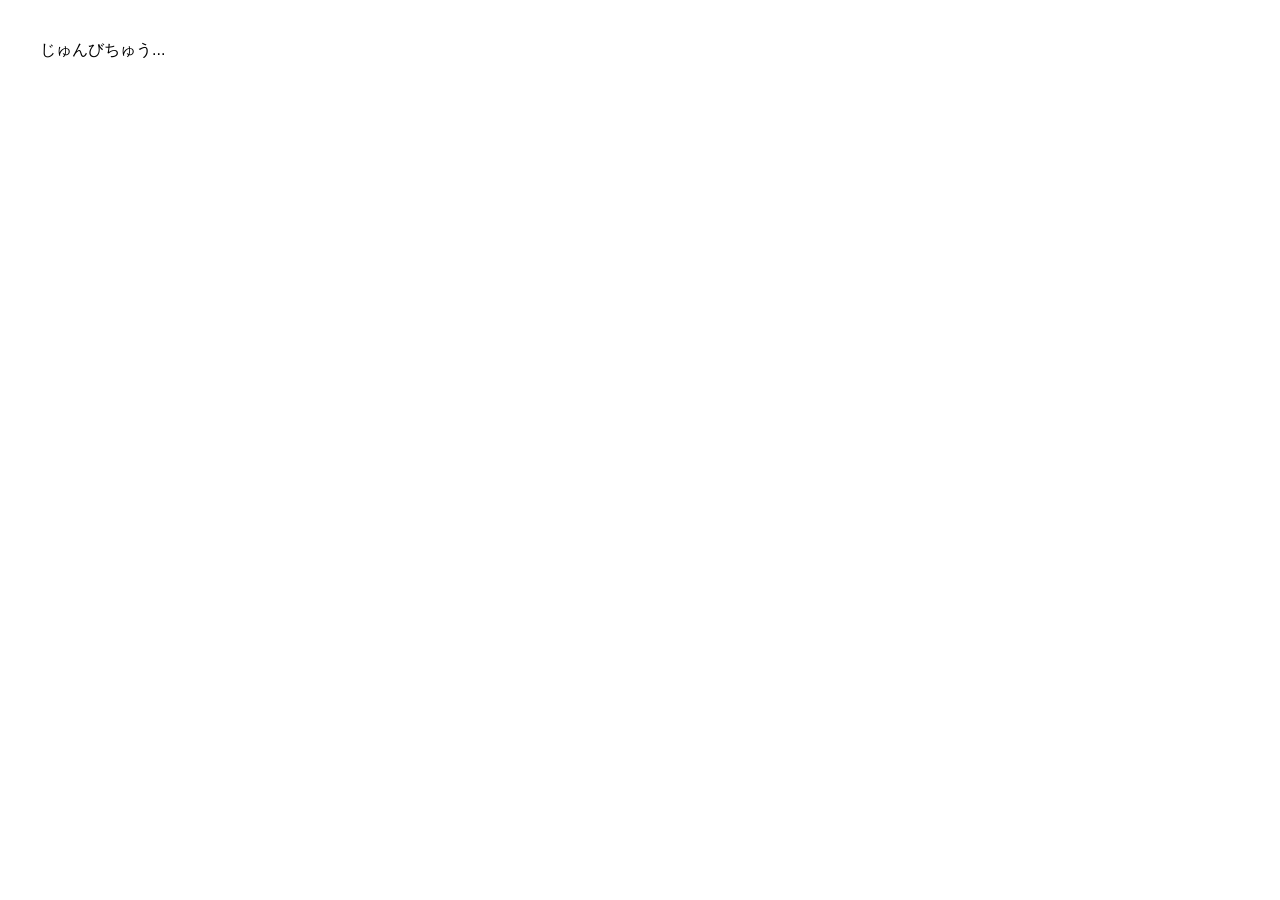
==== index.html @ 153e683e "破壊" ====
<!DOCTYPE html>
<html lang="ja">
<head>
    <meta charset="UTF-8">
    <title>Tomo271828 Portfolio</title>
    <link rel="stylesheet" href="style.css">
</head>
<body>
    <section>
        <p>じゅんびちゅう...</p>
    </section>
</body>
</html>
---- style.css ----
body{
    font-family:sans-serif;
    margin:40px;
}

header{
    text-align:center;
}

section{
    margin-top:30px;
}
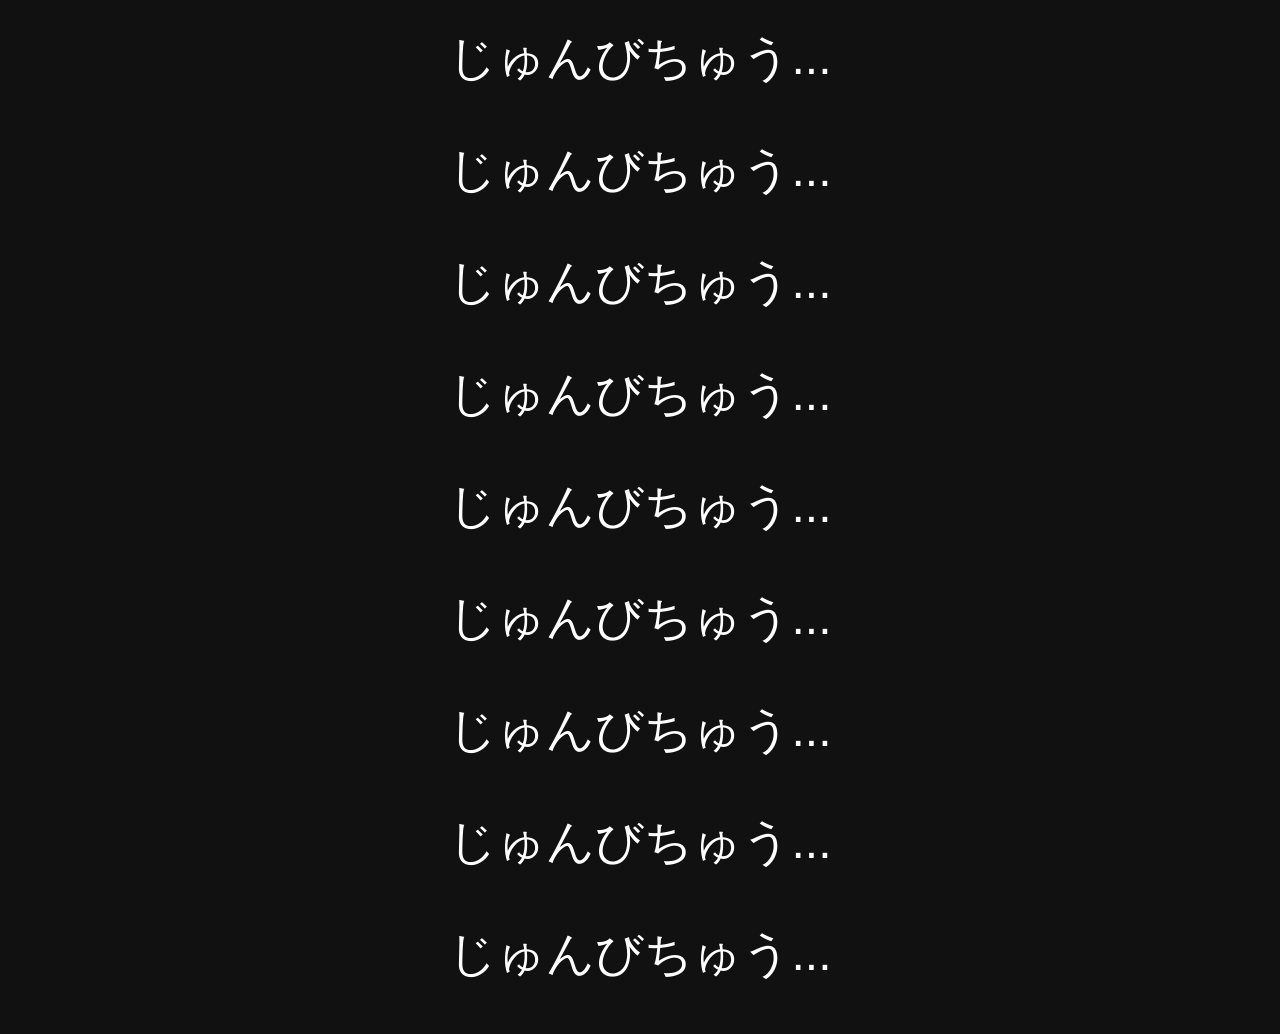
==== commit 1c31cbde: "くねくね" ====
--- a/index.html
+++ b/index.html
@@ -2,12 +2,21 @@
 <html lang="ja">
 <head>
     <meta charset="UTF-8">
-    <title>Tomo271828 Portfolio</title>
+    <title>tomo Portfolio</title>
     <link rel="stylesheet" href="style.css">
 </head>
 <body>
     <section>
-        <p>じゅんびちゅう...</p>
+        <p class="loading">じゅんびちゅう...</p>
+        <p class="loading">じゅんびちゅう...</p>
+        <p class="loading">じゅんびちゅう...</p>
+        <p class="loading">じゅんびちゅう...</p>
+        <p class="loading">じゅんびちゅう...</p>
+        <p class="loading">じゅんびちゅう...</p>
+        <p class="loading">じゅんびちゅう...</p>
+        <p class="loading">じゅんびちゅう...</p>
+        <p class="loading">じゅんびちゅう...</p>
+        <p class="loading">じゅんびちゅう...</p>
     </section>
 </body>
 </html>
--- a/style.css
+++ b/style.css
@@ -1,12 +1,33 @@
-body{
-    font-family:sans-serif;
-    margin:40px;
+body {
+    margin: 0;
+    height: 100vh;
+    display: flex;
+    justify-content: center;
+    align-items: center;
+    background-color: #111;
+    color: white;
+    font-size: 3rem;
+    font-family: sans-serif;
 }
 
-header{
-    text-align:center;
+.loading {
+    animation: wave 1.5s ease-in-out infinite;
 }
 
-section{
-    margin-top:30px;
+@keyframes wave {
+    0% {
+        transform: translateY(0px);
+    }
+    25% {
+        transform: translateY(-10px);
+    }
+    50% {
+        transform: translateY(0px);
+    }
+    75% {
+        transform: translateY(10px);
+    }
+    100% {
+        transform: translateY(0px);
+    }
 }
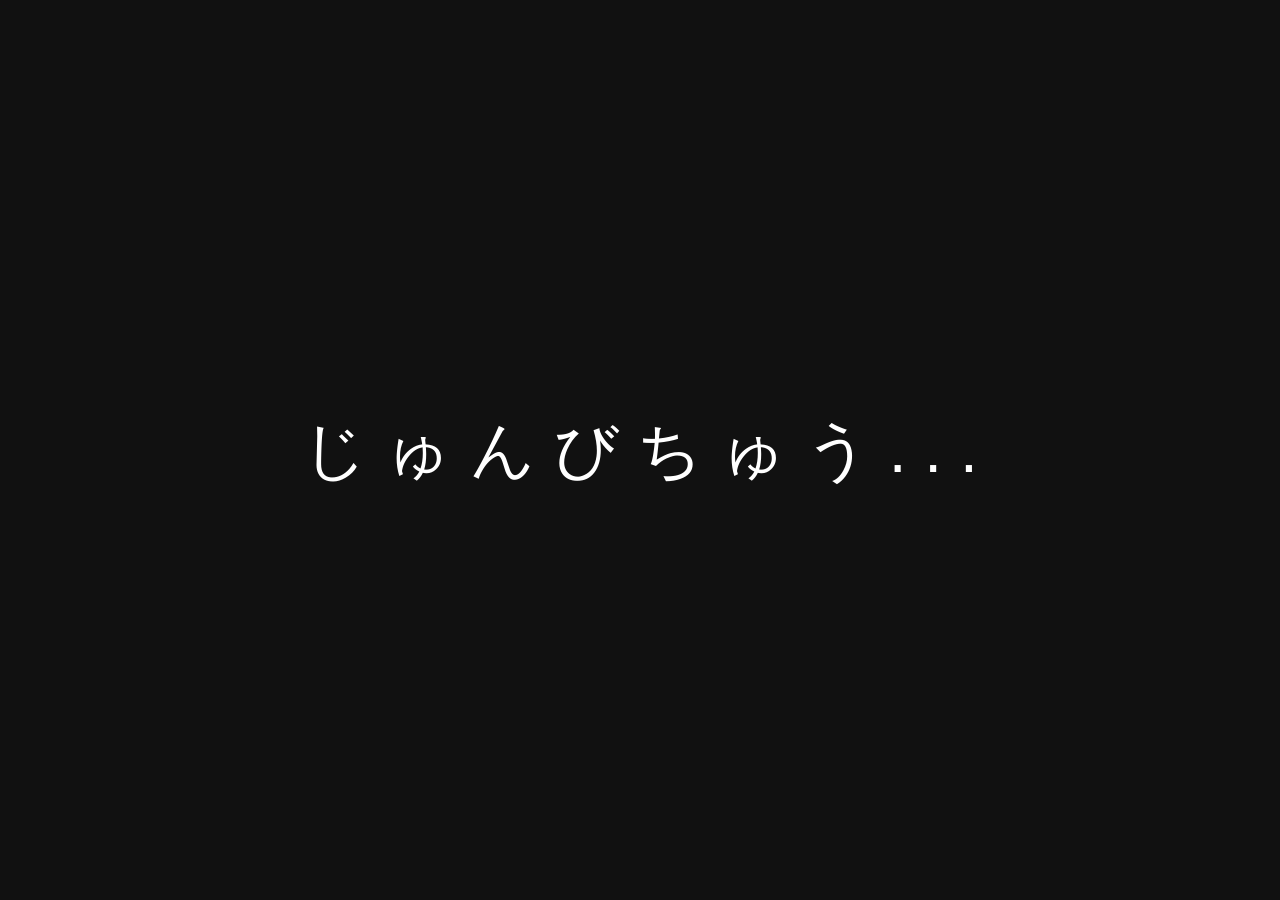
==== commit 968b06b0: "くねくね2" ====
--- a/index.html
+++ b/index.html
@@ -6,17 +6,17 @@
     <link rel="stylesheet" href="style.css">
 </head>
 <body>
-    <section>
-        <p class="loading">じゅんびちゅう...</p>
-        <p class="loading">じゅんびちゅう...</p>
-        <p class="loading">じゅんびちゅう...</p>
-        <p class="loading">じゅんびちゅう...</p>
-        <p class="loading">じゅんびちゅう...</p>
-        <p class="loading">じゅんびちゅう...</p>
-        <p class="loading">じゅんびちゅう...</p>
-        <p class="loading">じゅんびちゅう...</p>
-        <p class="loading">じゅんびちゅう...</p>
-        <p class="loading">じゅんびちゅう...</p>
-    </section>
+    <p class="loading">
+        <span>じ</span>
+        <span>ゅ</span>
+        <span>ん</span>
+        <span>び</span>
+        <span>ち</span>
+        <span>ゅ</span>
+        <span>う</span>
+        <span>.</span>
+        <span>.</span>
+        <span>.</span>
+    </p>
 </body>
 </html>
--- a/style.css
+++ b/style.css
@@ -4,30 +4,37 @@
     display: flex;
     justify-content: center;
     align-items: center;
+
     background-color: #111;
     color: white;
-    font-size: 3rem;
+
+    font-size: 4rem;
     font-family: sans-serif;
 }
 
-.loading {
-    animation: wave 1.5s ease-in-out infinite;
+.loading span {
+    display: inline-block;
+    animation: wave 1.2s ease-in-out infinite;
 }
 
+/* 文字ごとに遅延を付ける */
+.loading span:nth-child(1)  { animation-delay: 0.0s; }
+.loading span:nth-child(2)  { animation-delay: 0.1s; }
+.loading span:nth-child(3)  { animation-delay: 0.2s; }
+.loading span:nth-child(4)  { animation-delay: 0.3s; }
+.loading span:nth-child(5)  { animation-delay: 0.4s; }
+.loading span:nth-child(6)  { animation-delay: 0.5s; }
+.loading span:nth-child(7)  { animation-delay: 0.6s; }
+.loading span:nth-child(8)  { animation-delay: 0.7s; }
+.loading span:nth-child(9)  { animation-delay: 0.8s; }
+.loading span:nth-child(10) { animation-delay: 0.9s; }
+
 @keyframes wave {
-    0% {
-        transform: translateY(0px);
+    0%, 100% {
+        transform: translateY(0) scale(1);
     }
-    25% {
-        transform: translateY(-10px);
-    }
+
     50% {
-        transform: translateY(0px);
-    }
-    75% {
-        transform: translateY(10px);
-    }
-    100% {
-        transform: translateY(0px);
+        transform: translateY(-20px) scale(1.15);
     }
 }
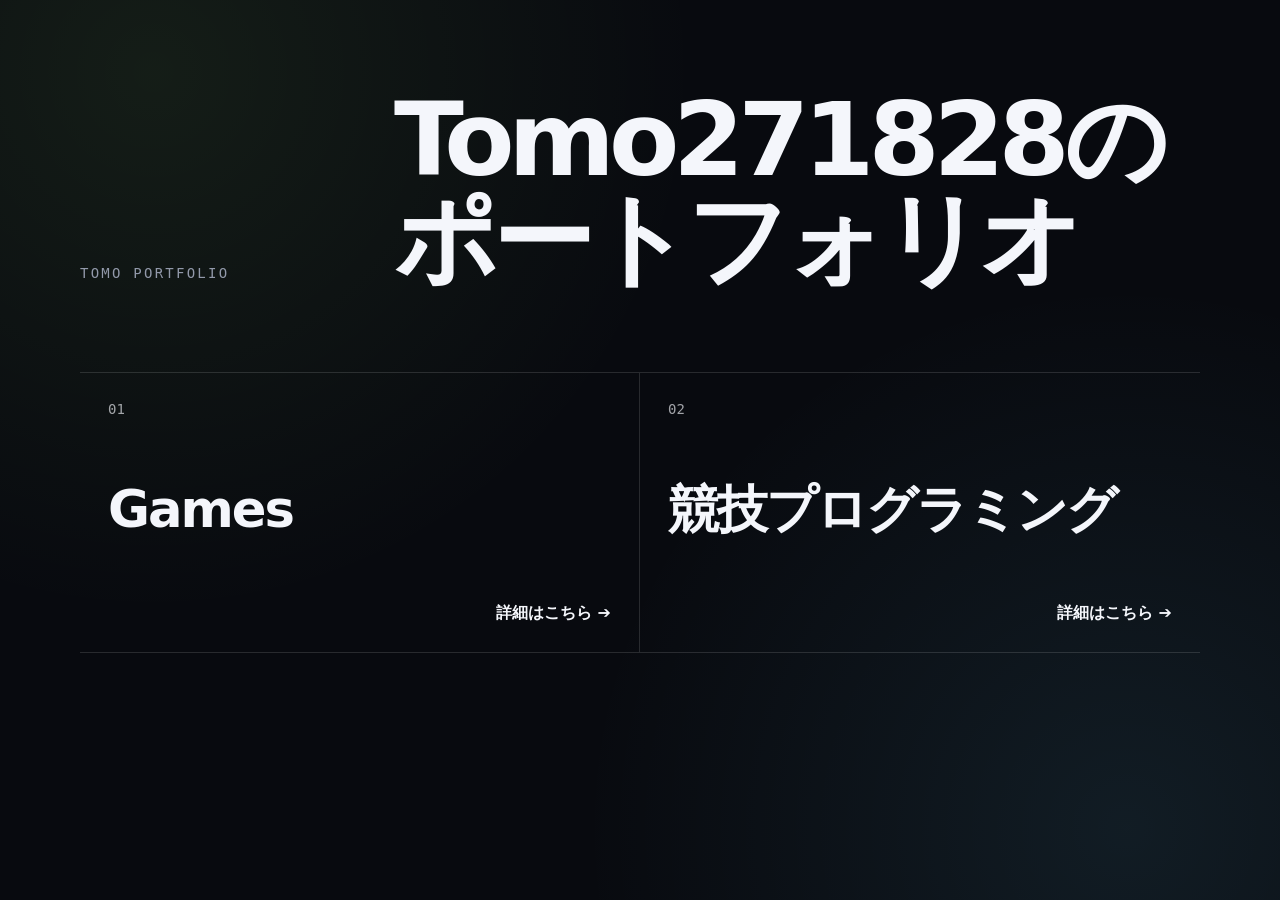
==== commit 4422ce5a: "いろいろ追加" ====
--- a/index.html
+++ b/index.html
@@ -1,22 +1,32 @@
-<!DOCTYPE html>
-<html lang="ja">
-<head>
-    <meta charset="UTF-8">
-    <title>tomo Portfolio</title>
-    <link rel="stylesheet" href="style.css">
-</head>
-<body>
-    <p class="loading">
-        <span>じ</span>
-        <span>ゅ</span>
-        <span>ん</span>
-        <span>び</span>
-        <span>ち</span>
-        <span>ゅ</span>
-        <span>う</span>
-        <span>.</span>
-        <span>.</span>
-        <span>.</span>
-    </p>
-</body>
-</html>+<!DOCTYPE html>
+<html lang="ja">
+<head>
+    <meta charset="UTF-8">
+    <meta name="viewport" content="width=device-width, initial-scale=1.0">
+    <meta name="description" content="tomoのポートフォリオ。ゲーム制作と競技プログラミングの活動を紹介します。">
+    <title>tomo Portfolio</title>
+    <link rel="stylesheet" href="style.css?v=20260907-2">
+</head>
+<body class="home-page">
+    <main class="home">
+        <header class="home__header">
+            <p class="eyebrow">TOMO PORTFOLIO</p>
+            <h1>Tomo271828のポートフォリオ</h1>
+        </header>
+
+        <nav class="category-grid" aria-label="ポートフォリオのカテゴリー">
+            <a class="category-card category-card--games" href="games/">
+                <span class="category-card__number" aria-hidden="true">01</span>
+                <span class="category-card__title">Games</span>
+                <span class="category-card__link">詳細はこちら <span aria-hidden="true">➔</span></span>
+            </a>
+
+            <a class="category-card category-card--competitive" href="competitive-programming/">
+                <span class="category-card__number" aria-hidden="true">02</span>
+                <span class="category-card__title">競技プログラミング</span>
+                <span class="category-card__link">詳細はこちら <span aria-hidden="true">➔</span></span>
+            </a>
+        </nav>
+    </main>
+</body>
+</html>
--- a/style.css
+++ b/style.css
@@ -1,40 +1,289 @@
-body {
-    margin: 0;
-    height: 100vh;
-    display: flex;
-    justify-content: center;
-    align-items: center;
-
-    background-color: #111;
-    color: white;
-
-    font-size: 4rem;
-    font-family: sans-serif;
-}
-
-.loading span {
-    display: inline-block;
-    animation: wave 1.2s ease-in-out infinite;
-}
-
-/* 文字ごとに遅延を付ける */
-.loading span:nth-child(1)  { animation-delay: 0.0s; }
-.loading span:nth-child(2)  { animation-delay: 0.1s; }
-.loading span:nth-child(3)  { animation-delay: 0.2s; }
-.loading span:nth-child(4)  { animation-delay: 0.3s; }
-.loading span:nth-child(5)  { animation-delay: 0.4s; }
-.loading span:nth-child(6)  { animation-delay: 0.5s; }
-.loading span:nth-child(7)  { animation-delay: 0.6s; }
-.loading span:nth-child(8)  { animation-delay: 0.7s; }
-.loading span:nth-child(9)  { animation-delay: 0.8s; }
-.loading span:nth-child(10) { animation-delay: 0.9s; }
-
-@keyframes wave {
-    0%, 100% {
-        transform: translateY(0) scale(1);
-    }
-
-    50% {
-        transform: translateY(-20px) scale(1.15);
-    }
-}+:root {
+    color-scheme: dark;
+    --background: #080a0f;
+    --text: #f4f6fb;
+    --muted: #9299aa;
+    --line: rgba(255, 255, 255, 0.13);
+    --games: #a8ff78;
+    --competitive: #71d7ff;
+}
+
+* {
+    box-sizing: border-box;
+}
+
+html {
+    min-width: 320px;
+    background: var(--background);
+}
+
+body {
+    margin: 0;
+    min-height: 100vh;
+    background:
+        radial-gradient(circle at 12% 8%, rgba(168, 255, 120, 0.08), transparent 34rem),
+        radial-gradient(circle at 88% 92%, rgba(113, 215, 255, 0.09), transparent 34rem),
+        var(--background);
+    color: var(--text);
+    font-family: "Yu Gothic", "Hiragino Kaku Gothic ProN", system-ui, sans-serif;
+}
+
+a {
+    color: inherit;
+}
+
+.home {
+    width: min(1120px, calc(100% - 48px));
+    margin: 0 auto;
+    padding: clamp(64px, 10vh, 120px) 0;
+}
+
+.home__header {
+    display: grid;
+    grid-template-columns: minmax(180px, 0.7fr) 2fr;
+    align-items: end;
+    gap: 32px;
+    margin-bottom: clamp(56px, 9vh, 104px);
+}
+
+.eyebrow {
+    margin: 0 0 0.6rem;
+    color: var(--muted);
+    font-family: ui-monospace, "Cascadia Code", monospace;
+    font-size: 0.875rem;
+    letter-spacing: 0.16em;
+}
+
+h1 {
+    margin: 0;
+    font-size: clamp(3rem, 8vw, 7rem);
+    font-weight: 700;
+    letter-spacing: -0.06em;
+    line-height: 0.98;
+}
+
+.category-grid {
+    display: grid;
+    grid-template-columns: repeat(2, minmax(0, 1fr));
+    border-top: 1px solid var(--line);
+}
+
+.category-card {
+    position: relative;
+    display: flex;
+    min-height: 280px;
+    flex-direction: column;
+    justify-content: space-between;
+    overflow: hidden;
+    padding: 28px;
+    border-bottom: 1px solid var(--line);
+    text-decoration: none;
+    transition: background-color 220ms ease, color 220ms ease;
+}
+
+.category-card:first-child {
+    border-right: 1px solid var(--line);
+}
+
+.category-card::after {
+    position: absolute;
+    right: -80px;
+    bottom: -100px;
+    width: 240px;
+    height: 240px;
+    border: 1px solid currentColor;
+    border-radius: 50%;
+    content: "";
+    opacity: 0;
+    transform: scale(0.7);
+    transition: opacity 220ms ease, transform 300ms ease;
+}
+
+.category-card--games:hover,
+.category-card--games:focus-visible {
+    background: var(--games);
+    color: #0a1508;
+}
+
+.category-card--competitive:hover,
+.category-card--competitive:focus-visible {
+    background: var(--competitive);
+    color: #07131a;
+}
+
+.category-card:hover::after,
+.category-card:focus-visible::after {
+    opacity: 0.35;
+    transform: scale(1);
+}
+
+.category-card:focus-visible,
+.back-link:focus-visible {
+    outline: 3px solid var(--text);
+    outline-offset: -3px;
+}
+
+.category-card__number {
+    font-family: ui-monospace, "Cascadia Code", monospace;
+    font-size: 0.875rem;
+    opacity: 0.65;
+}
+
+.category-card__title {
+    position: relative;
+    z-index: 1;
+    max-width: 9em;
+    font-size: clamp(2rem, 4vw, 3.5rem);
+    font-weight: 700;
+    letter-spacing: -0.04em;
+    line-height: 1.15;
+}
+
+.category-card__link {
+    position: relative;
+    z-index: 1;
+    align-self: flex-end;
+    font-size: 1rem;
+    font-weight: 700;
+}
+
+.subpage {
+    display: flex;
+    min-height: 100vh;
+    flex-direction: column;
+}
+
+.subpage__header {
+    display: flex;
+    width: min(1120px, calc(100% - 48px));
+    margin: 0 auto;
+    padding: 28px 0;
+    justify-content: space-between;
+    align-items: center;
+    border-bottom: 1px solid var(--line);
+}
+
+.site-name {
+    font-family: ui-monospace, "Cascadia Code", monospace;
+    font-size: 0.875rem;
+    letter-spacing: 0.12em;
+    text-decoration: none;
+}
+
+.back-link {
+    color: var(--muted);
+    font-size: 0.95rem;
+    text-decoration: none;
+}
+
+.back-link:hover {
+    color: var(--text);
+}
+
+.subpage__main {
+    display: grid;
+    width: min(1120px, calc(100% - 48px));
+    flex: 1;
+    grid-template-columns: 72px 1fr;
+    align-content: center;
+    gap: 32px;
+    margin: 0 auto;
+    padding: 72px 0;
+}
+
+.subpage__number {
+    margin: 0.6rem 0 0;
+    color: var(--muted);
+    font-family: ui-monospace, "Cascadia Code", monospace;
+}
+
+.subpage h1 {
+    font-size: clamp(3rem, 9vw, 8rem);
+}
+
+.subpage__intro {
+    max-width: 38rem;
+    margin: 32px 0 0;
+    color: var(--muted);
+    font-size: clamp(1rem, 2vw, 1.2rem);
+    line-height: 1.9;
+}
+
+.subpage--games h1 {
+    color: var(--games);
+}
+
+.subpage--competitive h1 {
+    color: var(--competitive);
+}
+
+.prepare-page {
+    display: flex;
+    min-height: 100vh;
+    justify-content: center;
+    align-items: center;
+    font-size: clamp(2rem, 10vw, 4rem);
+}
+
+.loading span {
+    display: inline-block;
+    animation: wave 1.2s ease-in-out infinite;
+}
+
+.loading span:nth-child(1) { animation-delay: 0s; }
+.loading span:nth-child(2) { animation-delay: 0.1s; }
+.loading span:nth-child(3) { animation-delay: 0.2s; }
+.loading span:nth-child(4) { animation-delay: 0.3s; }
+.loading span:nth-child(5) { animation-delay: 0.4s; }
+.loading span:nth-child(6) { animation-delay: 0.5s; }
+.loading span:nth-child(7) { animation-delay: 0.6s; }
+.loading span:nth-child(8) { animation-delay: 0.7s; }
+.loading span:nth-child(9) { animation-delay: 0.8s; }
+.loading span:nth-child(10) { animation-delay: 0.9s; }
+
+@keyframes wave {
+    0%, 100% { transform: translateY(0) scale(1); }
+    50% { transform: translateY(-20px) scale(1.15); }
+}
+
+@media (max-width: 720px) {
+    .home,
+    .subpage__header,
+    .subpage__main {
+        width: min(100% - 32px, 1120px);
+    }
+
+    .home__header {
+        grid-template-columns: 1fr;
+        gap: 20px;
+    }
+
+    .category-grid {
+        grid-template-columns: 1fr;
+    }
+
+    .category-card {
+        min-height: 230px;
+        padding: 24px 8px;
+    }
+
+    .category-card:first-child {
+        border-right: 0;
+    }
+
+    .subpage__main {
+        grid-template-columns: 1fr;
+        gap: 12px;
+    }
+}
+
+@media (prefers-reduced-motion: reduce) {
+    *,
+    *::before,
+    *::after {
+        scroll-behavior: auto !important;
+        transition-duration: 0.01ms !important;
+        animation-duration: 0.01ms !important;
+        animation-iteration-count: 1 !important;
+    }
+}
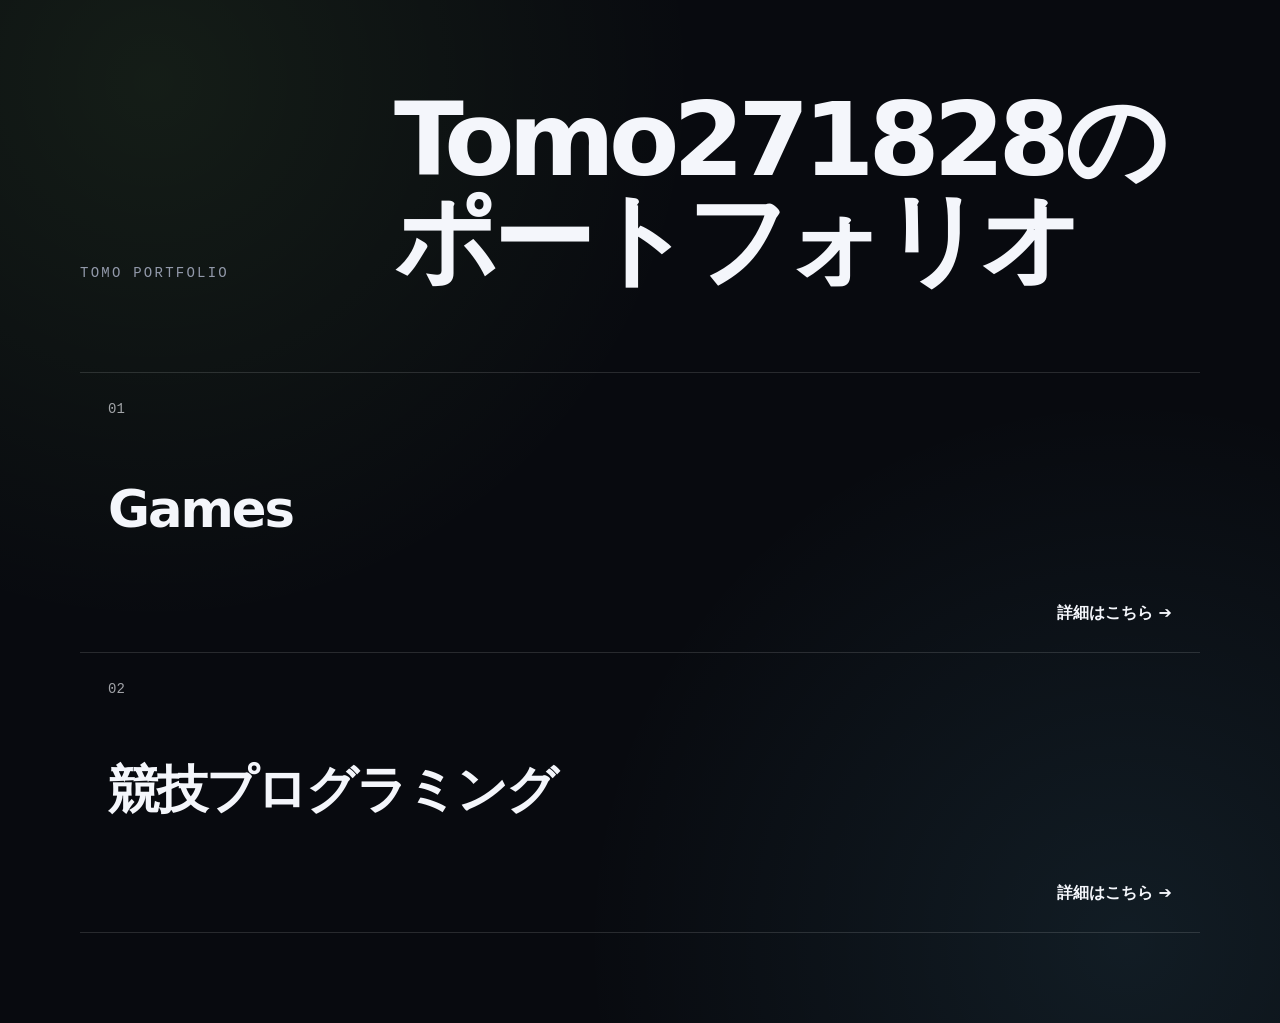
==== commit eb11df7c: "競プロのページ更新など" ====
--- a/index.html
+++ b/index.html
@@ -5,7 +5,7 @@
     <meta name="viewport" content="width=device-width, initial-scale=1.0">
     <meta name="description" content="tomoのポートフォリオ。ゲーム制作と競技プログラミングの活動を紹介します。">
     <title>tomo Portfolio</title>
-    <link rel="stylesheet" href="style.css?v=20260907-2">
+    <link rel="stylesheet" href="style.css?v=20260909-home-stacked">
 </head>
 <body class="home-page">
     <main class="home">
--- a/style.css
+++ b/style.css
@@ -64,7 +64,7 @@
 
 .category-grid {
     display: grid;
-    grid-template-columns: repeat(2, minmax(0, 1fr));
+    grid-template-columns: minmax(0, 1fr);
     border-top: 1px solid var(--line);
 }
 
@@ -79,10 +79,6 @@
     border-bottom: 1px solid var(--line);
     text-decoration: none;
     transition: background-color 220ms ease, color 220ms ease;
-}
-
-.category-card:first-child {
-    border-right: 1px solid var(--line);
 }
 
 .category-card::after {
@@ -258,17 +254,9 @@
         gap: 20px;
     }
 
-    .category-grid {
-        grid-template-columns: 1fr;
-    }
-
     .category-card {
         min-height: 230px;
         padding: 24px 8px;
-    }
-
-    .category-card:first-child {
-        border-right: 0;
     }
 
     .subpage__main {
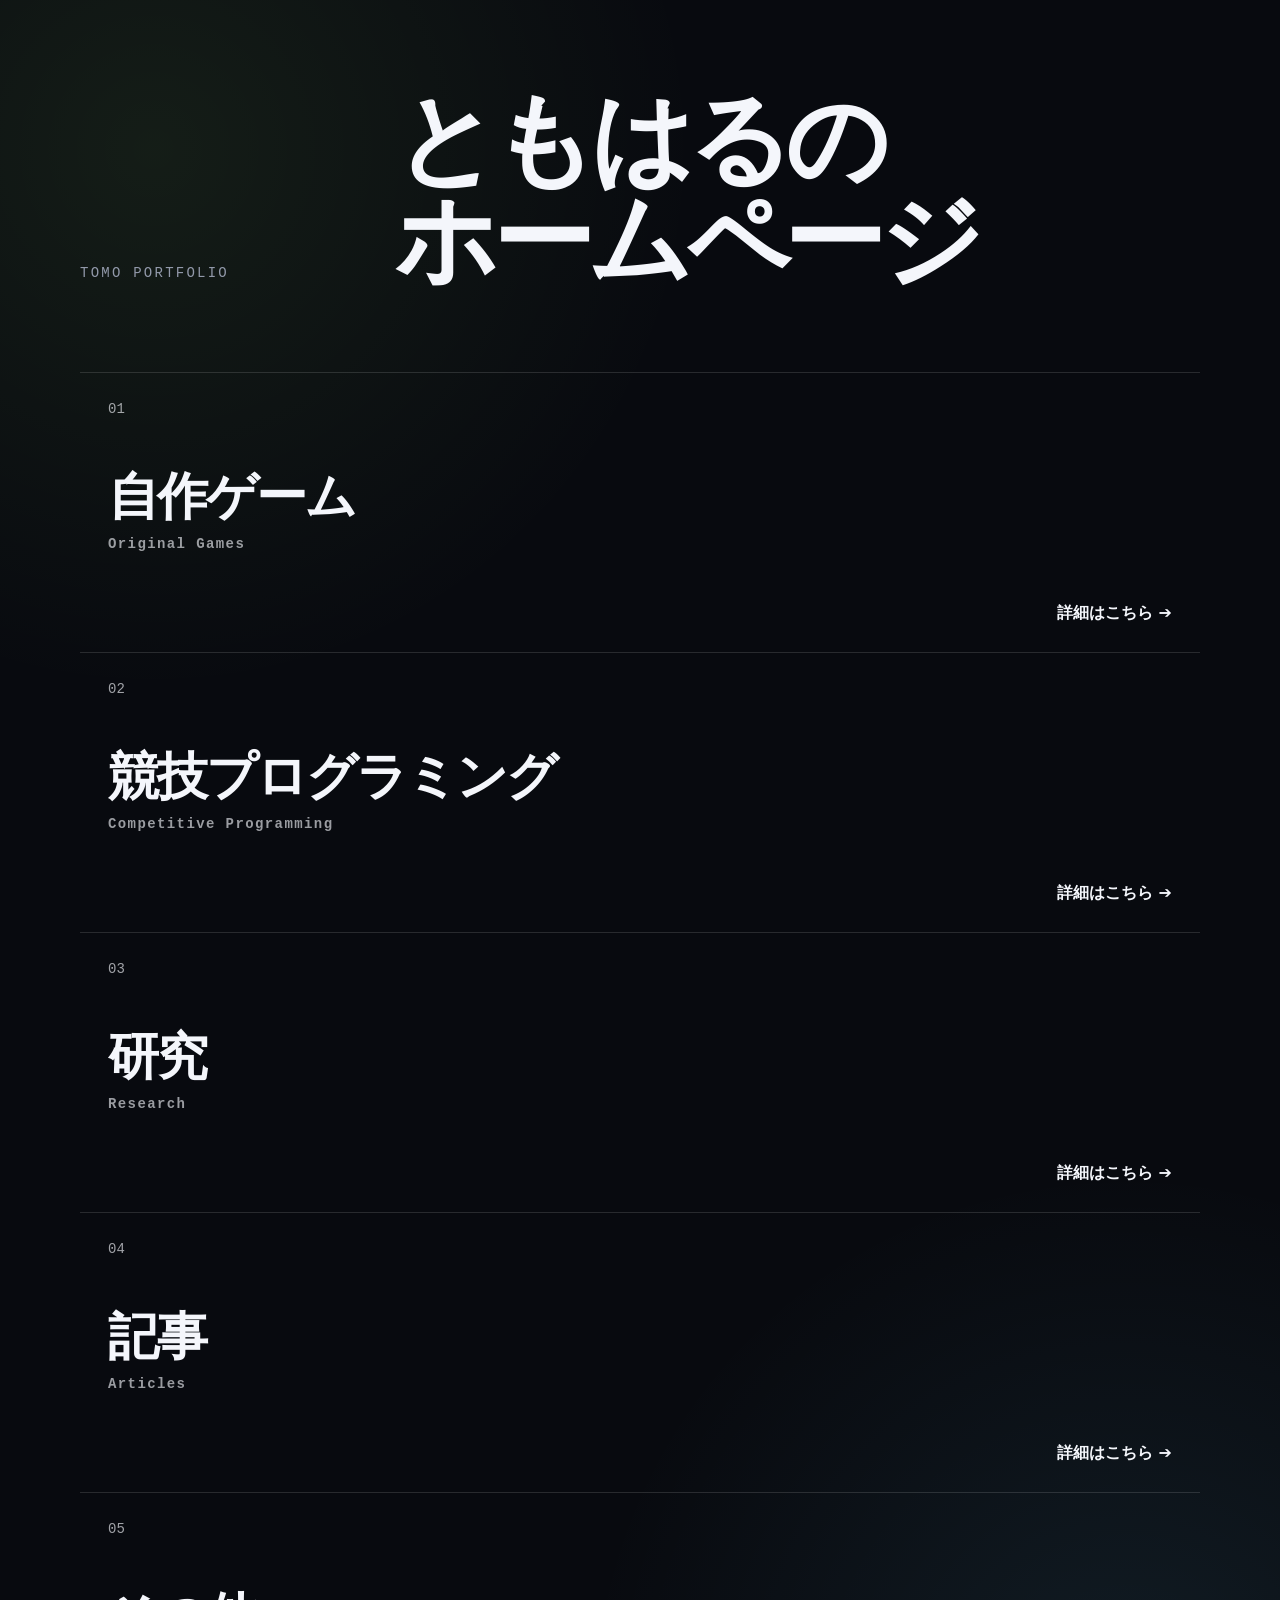
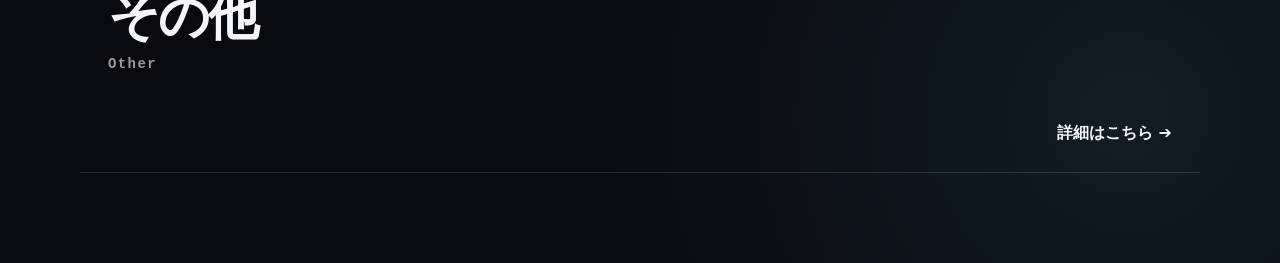
==== commit e8071d0e: "いろいろ追加" ====
--- a/index.html
+++ b/index.html
@@ -3,27 +3,60 @@
 <head>
     <meta charset="UTF-8">
     <meta name="viewport" content="width=device-width, initial-scale=1.0">
-    <meta name="description" content="tomoのポートフォリオ。ゲーム制作と競技プログラミングの活動を紹介します。">
+    <meta name="description" content="tomoのポートフォリオ。ゲーム制作、競技プログラミング、研究、記事などの活動を紹介します。">
     <title>tomo Portfolio</title>
-    <link rel="stylesheet" href="style.css?v=20260909-home-stacked">
+    <link rel="stylesheet" href="style.css?v=20260912-home-translations">
 </head>
 <body class="home-page">
     <main class="home">
         <header class="home__header">
             <p class="eyebrow">TOMO PORTFOLIO</p>
-            <h1>Tomo271828のポートフォリオ</h1>
+            <h1>ともはるの<br>ホームページ</h1>
         </header>
 
         <nav class="category-grid" aria-label="ポートフォリオのカテゴリー">
             <a class="category-card category-card--games" href="games/">
                 <span class="category-card__number" aria-hidden="true">01</span>
-                <span class="category-card__title">Games</span>
+                <span class="category-card__heading">
+                    <span class="category-card__title">自作ゲーム</span>
+                    <span class="category-card__translation" lang="en">Original Games</span>
+                </span>
                 <span class="category-card__link">詳細はこちら <span aria-hidden="true">➔</span></span>
             </a>
 
             <a class="category-card category-card--competitive" href="competitive-programming/">
                 <span class="category-card__number" aria-hidden="true">02</span>
-                <span class="category-card__title">競技プログラミング</span>
+                <span class="category-card__heading">
+                    <span class="category-card__title">競技プログラミング</span>
+                    <span class="category-card__translation" lang="en">Competitive Programming</span>
+                </span>
+                <span class="category-card__link">詳細はこちら <span aria-hidden="true">➔</span></span>
+            </a>
+
+            <a class="category-card category-card--research" href="research/">
+                <span class="category-card__number" aria-hidden="true">03</span>
+                <span class="category-card__heading">
+                    <span class="category-card__title">研究</span>
+                    <span class="category-card__translation" lang="en">Research</span>
+                </span>
+                <span class="category-card__link">詳細はこちら <span aria-hidden="true">➔</span></span>
+            </a>
+
+            <a class="category-card category-card--articles" href="articles/">
+                <span class="category-card__number" aria-hidden="true">04</span>
+                <span class="category-card__heading">
+                    <span class="category-card__title">記事</span>
+                    <span class="category-card__translation" lang="en">Articles</span>
+                </span>
+                <span class="category-card__link">詳細はこちら <span aria-hidden="true">➔</span></span>
+            </a>
+
+            <a class="category-card category-card--other" href="other/">
+                <span class="category-card__number" aria-hidden="true">05</span>
+                <span class="category-card__heading">
+                    <span class="category-card__title">その他</span>
+                    <span class="category-card__translation" lang="en">Other</span>
+                </span>
                 <span class="category-card__link">詳細はこちら <span aria-hidden="true">➔</span></span>
             </a>
         </nav>
--- a/style.css
+++ b/style.css
@@ -6,6 +6,9 @@
     --line: rgba(255, 255, 255, 0.13);
     --games: #a8ff78;
     --competitive: #71d7ff;
+    --research: #c5a3ff;
+    --articles: #ffbf69;
+    --other: #ff8fb3;
 }
 
 * {
@@ -107,6 +110,24 @@
     color: #07131a;
 }
 
+.category-card--research:hover,
+.category-card--research:focus-visible {
+    background: var(--research);
+    color: #140d1f;
+}
+
+.category-card--articles:hover,
+.category-card--articles:focus-visible {
+    background: var(--articles);
+    color: #1c1005;
+}
+
+.category-card--other:hover,
+.category-card--other:focus-visible {
+    background: var(--other);
+    color: #1e0911;
+}
+
 .category-card:hover::after,
 .category-card:focus-visible::after {
     opacity: 0.35;
@@ -125,14 +146,28 @@
     opacity: 0.65;
 }
 
-.category-card__title {
+.category-card__heading {
     position: relative;
     z-index: 1;
+    display: grid;
+    justify-items: start;
+    gap: 10px;
+}
+
+.category-card__title {
     max-width: 9em;
     font-size: clamp(2rem, 4vw, 3.5rem);
     font-weight: 700;
     letter-spacing: -0.04em;
     line-height: 1.15;
+}
+
+.category-card__translation {
+    font-family: ui-monospace, "Cascadia Code", monospace;
+    font-size: 0.875rem;
+    font-weight: 600;
+    letter-spacing: 0.1em;
+    opacity: 0.62;
 }
 
 .category-card__link {
@@ -212,6 +247,10 @@
 .subpage--competitive h1 {
     color: var(--competitive);
 }
+
+.subpage--research h1 { color: var(--research); }
+.subpage--articles h1 { color: var(--articles); }
+.subpage--other h1 { color: var(--other); }
 
 .prepare-page {
     display: flex;
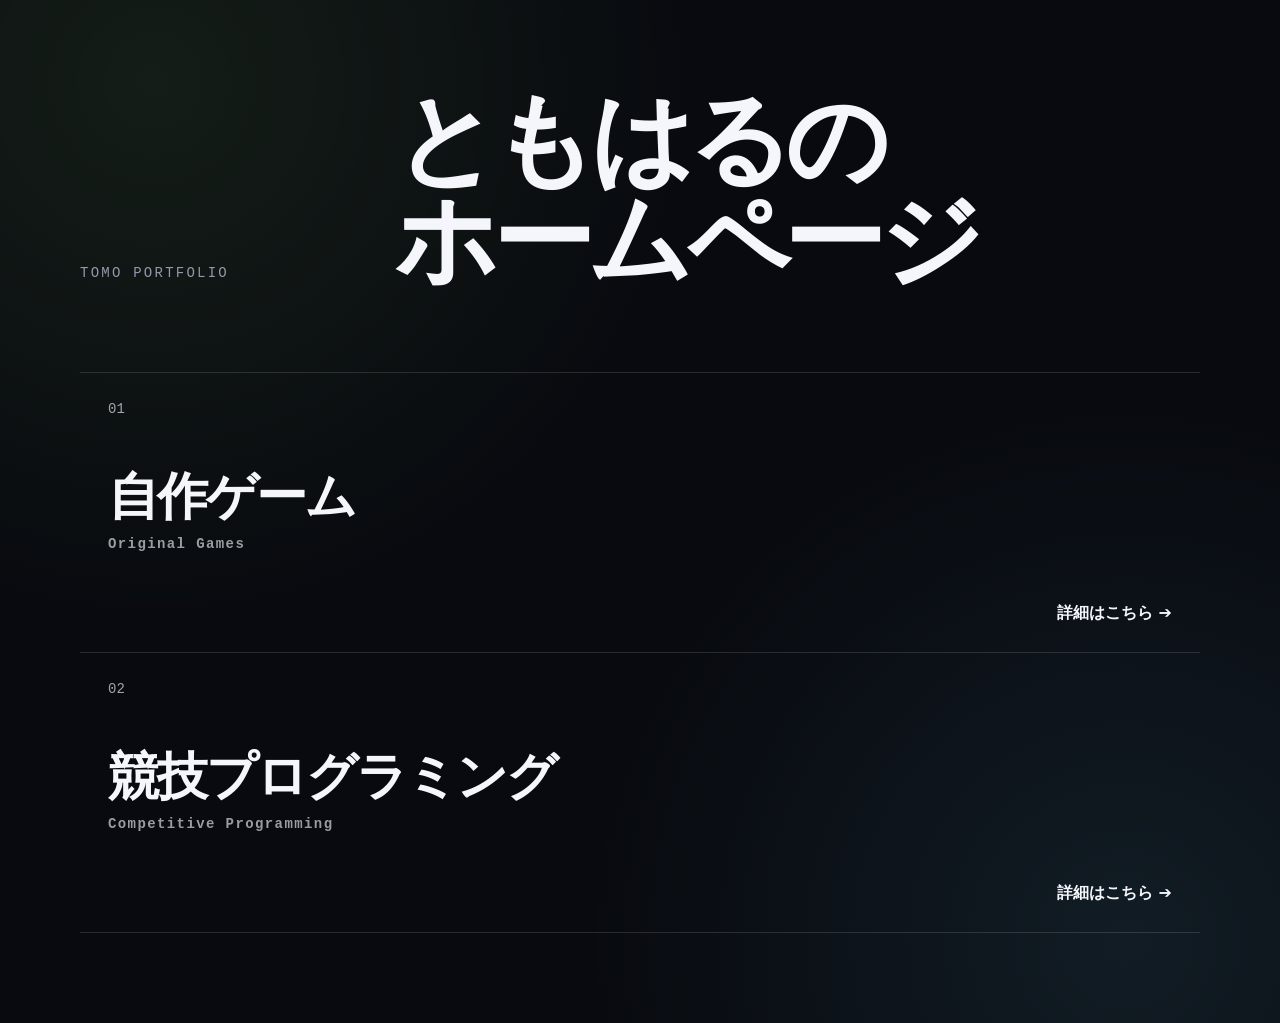
==== commit e1c502dd: "Update portfolio content and game images" ====
--- a/index.html
+++ b/index.html
@@ -33,6 +33,7 @@
                 <span class="category-card__link">詳細はこちら <span aria-hidden="true">➔</span></span>
             </a>
 
+            <!-- 一時的に非表示
             <a class="category-card category-card--research" href="research/">
                 <span class="category-card__number" aria-hidden="true">03</span>
                 <span class="category-card__heading">
@@ -59,6 +60,7 @@
                 </span>
                 <span class="category-card__link">詳細はこちら <span aria-hidden="true">➔</span></span>
             </a>
+            -->
         </nav>
     </main>
 </body>
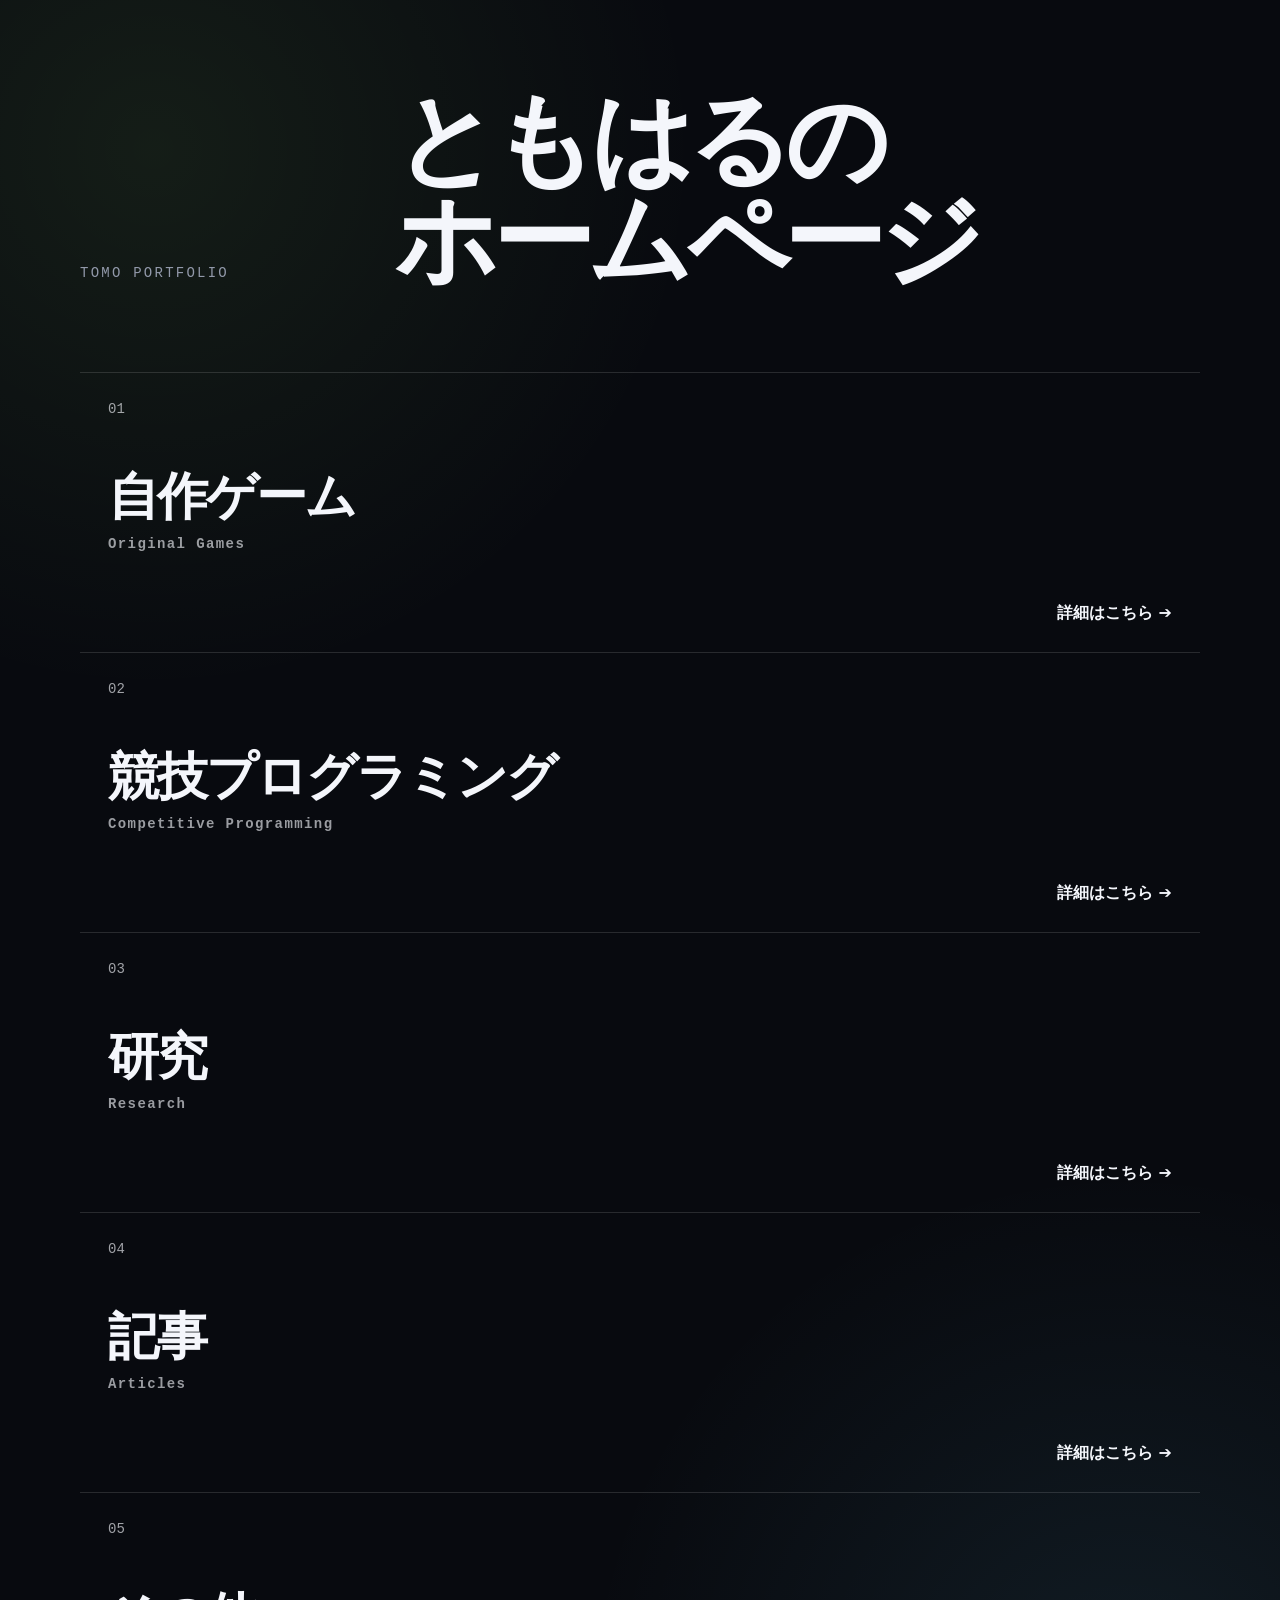
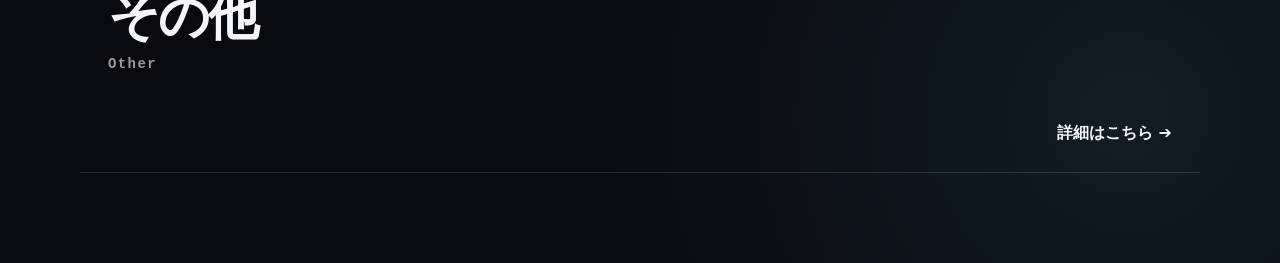
==== commit d78ab1d4: "研究・記事更新" ====
--- a/index.html
+++ b/index.html
@@ -33,7 +33,6 @@
                 <span class="category-card__link">詳細はこちら <span aria-hidden="true">➔</span></span>
             </a>
 
-            <!-- 一時的に非表示
             <a class="category-card category-card--research" href="research/">
                 <span class="category-card__number" aria-hidden="true">03</span>
                 <span class="category-card__heading">
@@ -60,7 +59,6 @@
                 </span>
                 <span class="category-card__link">詳細はこちら <span aria-hidden="true">➔</span></span>
             </a>
-            -->
         </nav>
     </main>
 </body>
